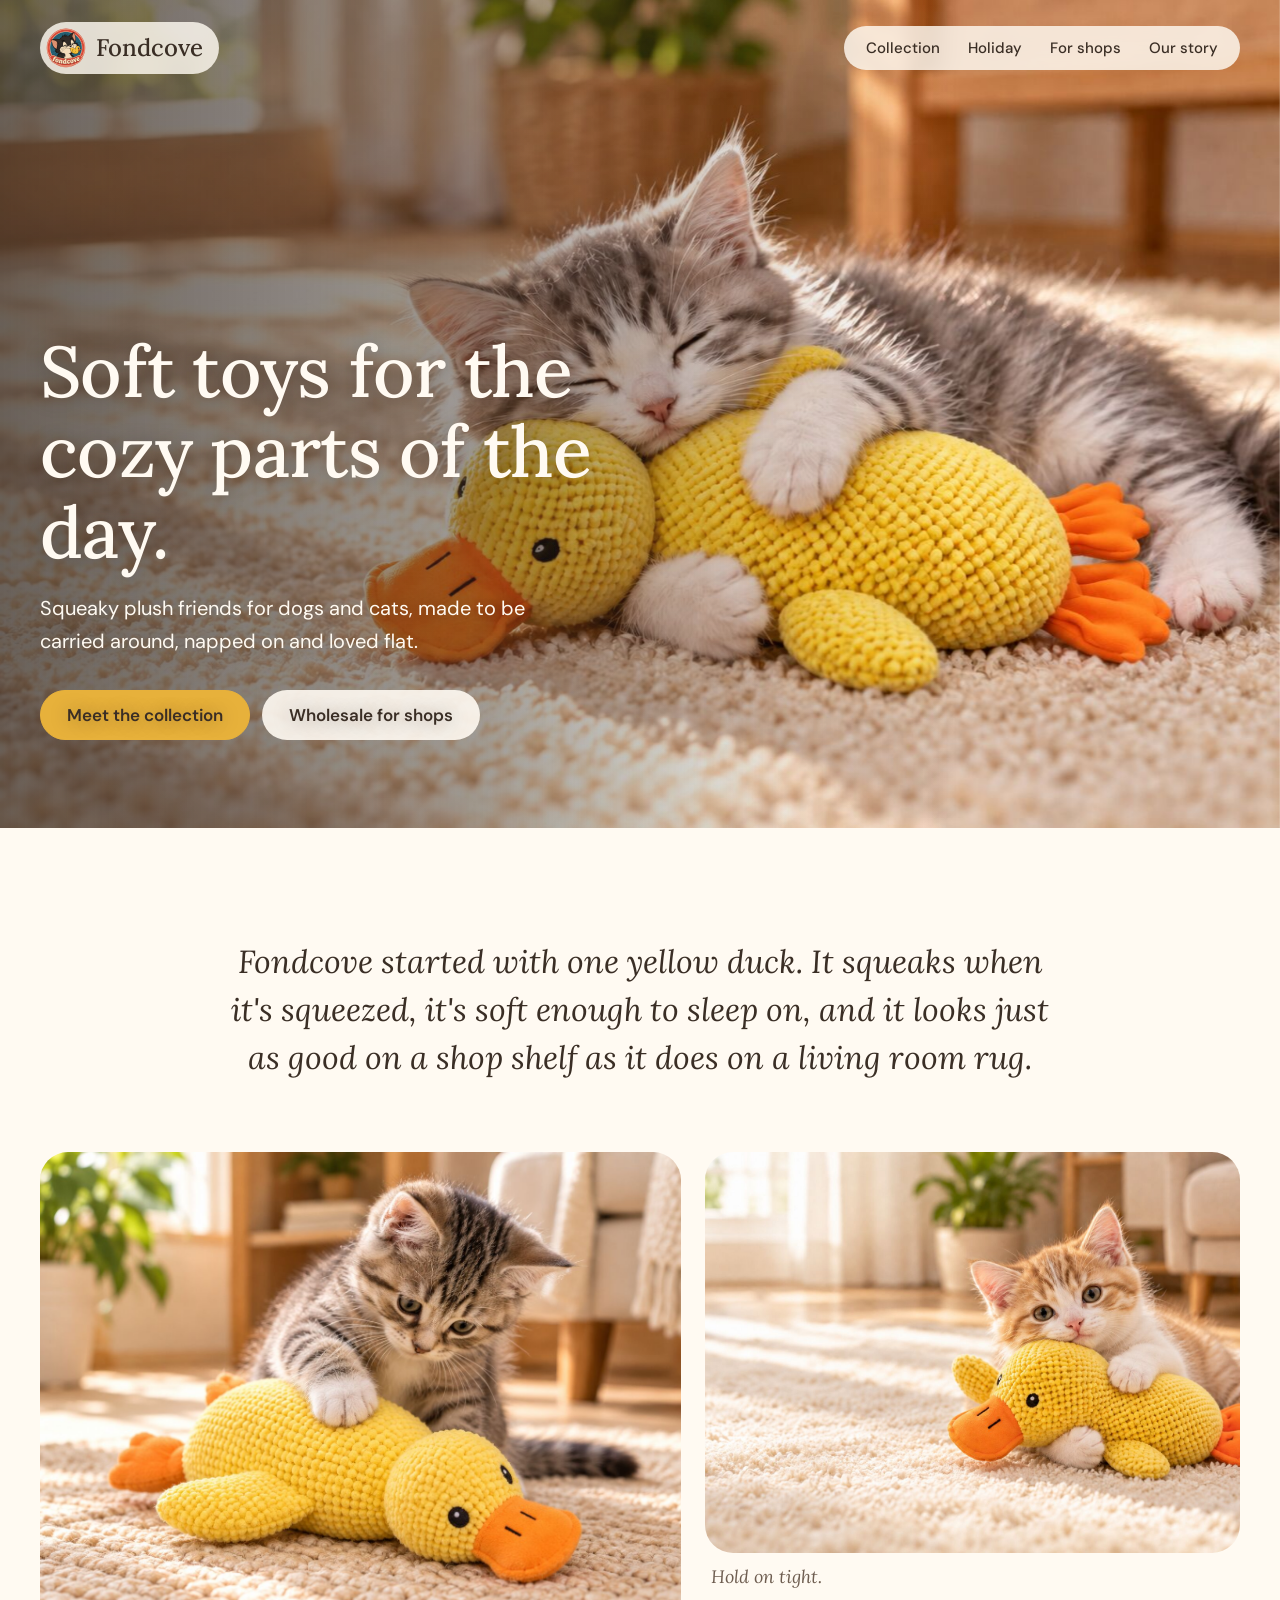
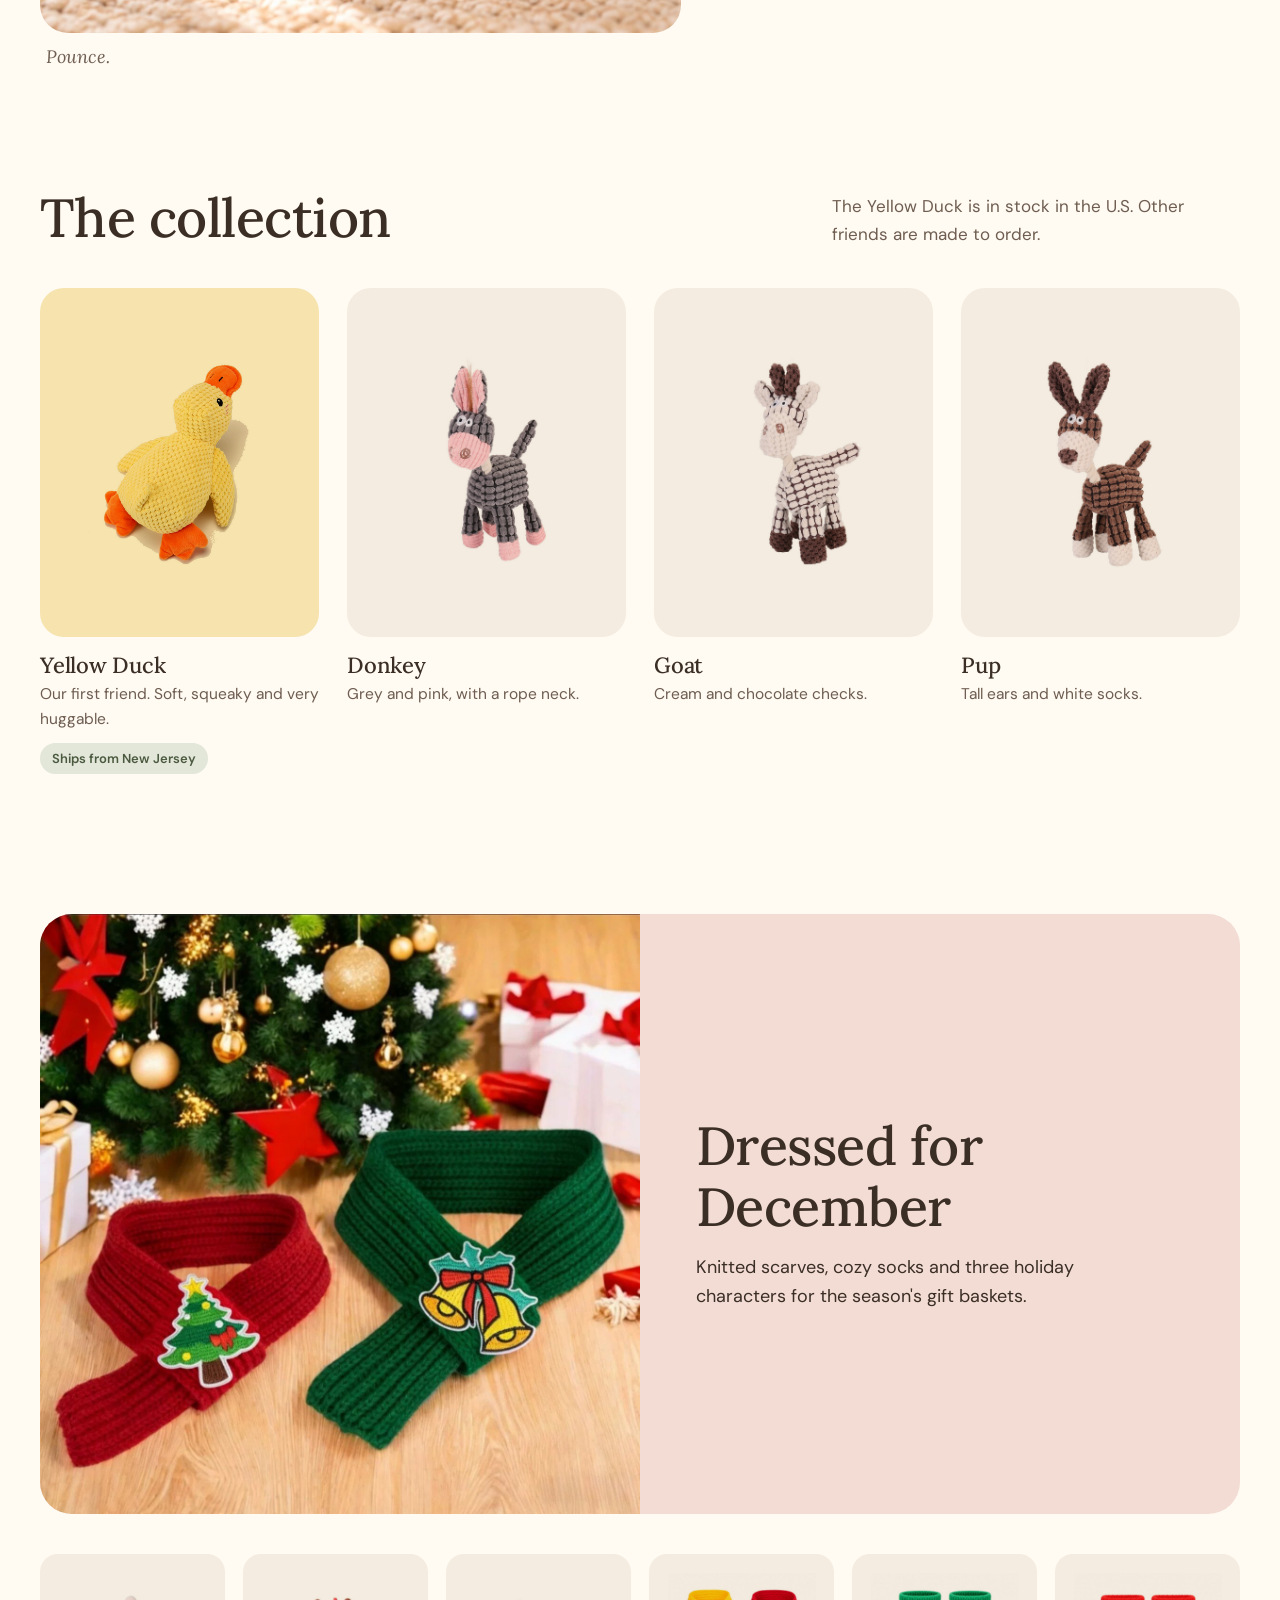
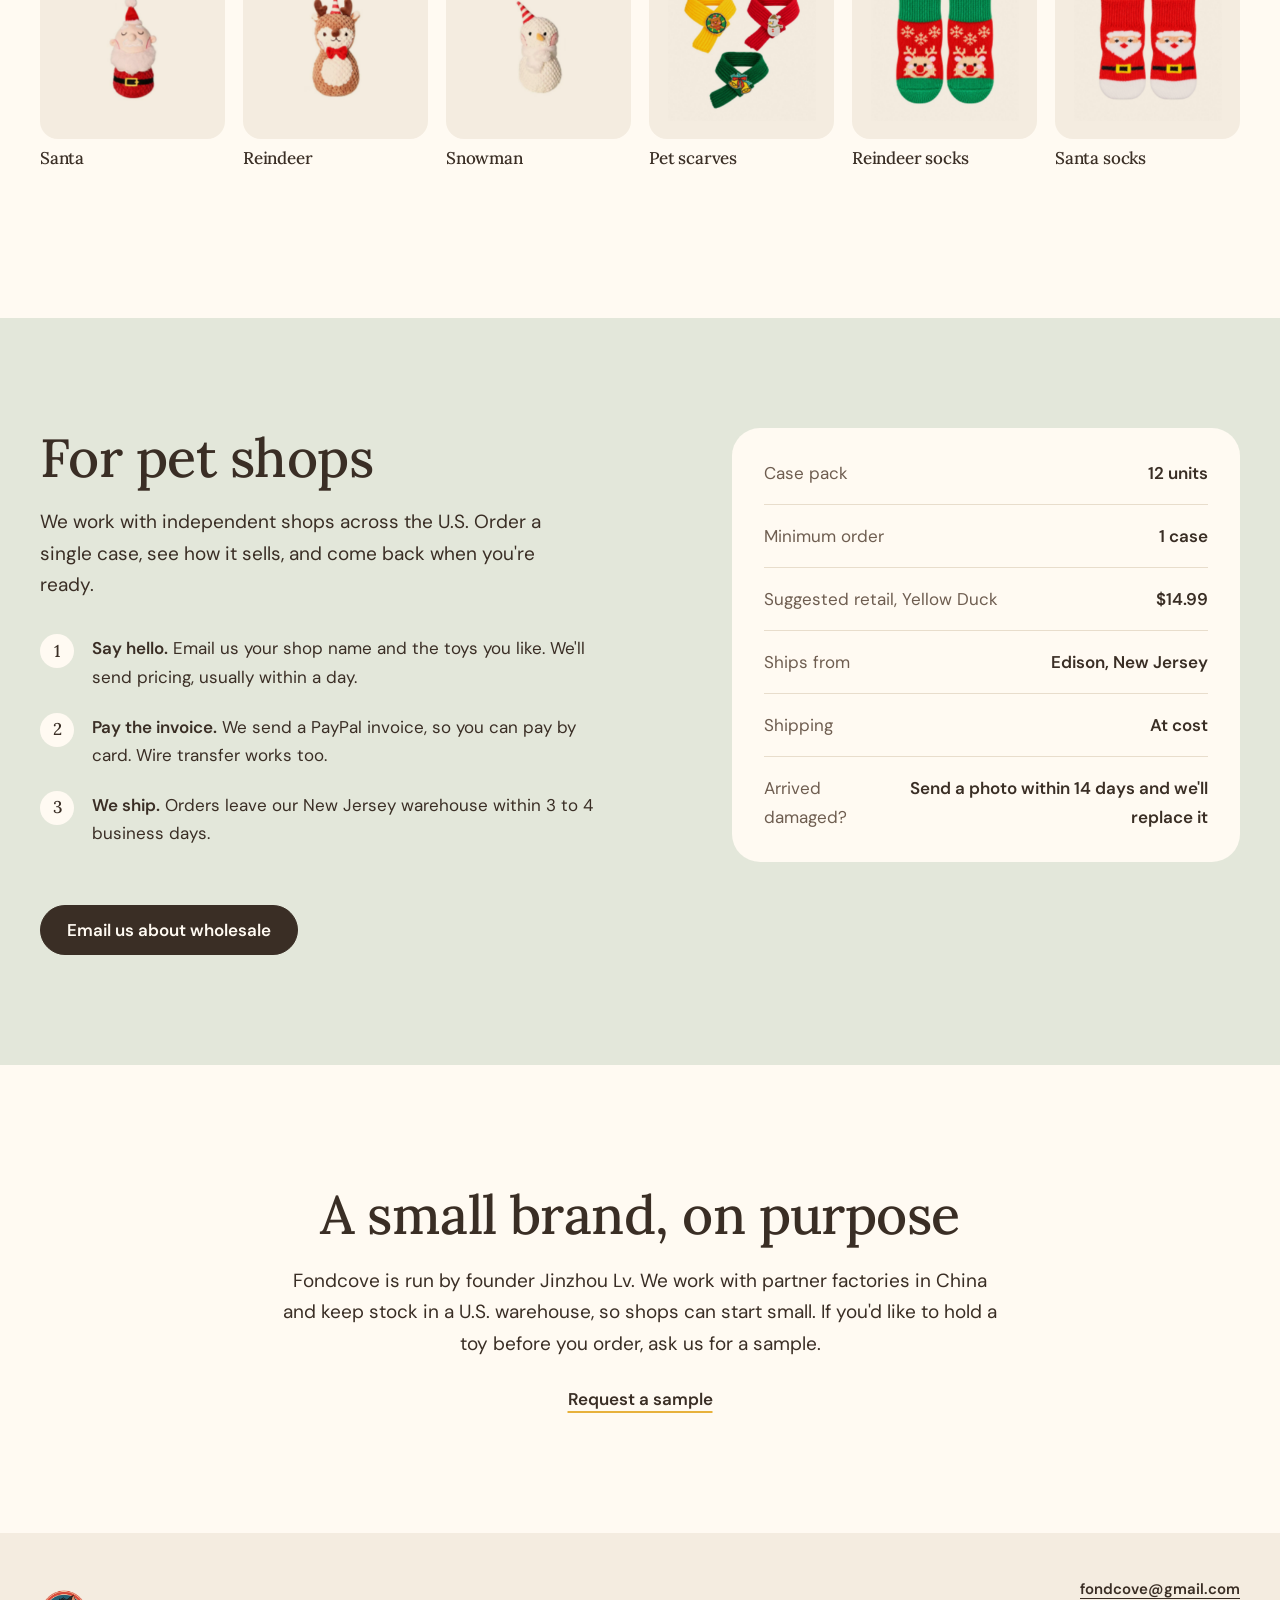
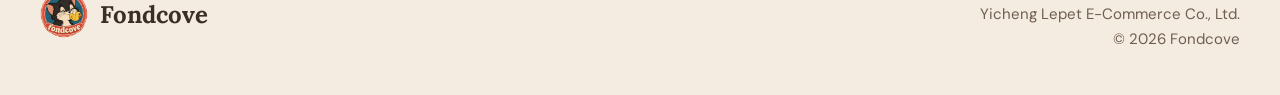
==== public/index.html @ ca0a8614 "Publish fondcove.com static site (from fondcove-site 98a771c) Co-Authored-By: Claude Opus 5.5 <norep" ====
<!doctype html>
<html lang="en">
<head>
<meta charset="utf-8">
<meta name="viewport" content="width=device-width,initial-scale=1">
<meta name="theme-color" content="#f4ece0">
<meta name="description" content="Fondcove makes soft, squeaky plush toys for dogs and cats. Wholesale for independent pet shops, shipped from New Jersey.">
<title>Fondcove — Soft toys for the cozy parts of the day</title>
<link rel="icon" type="image/png" href="img/logo.png">
<link rel="preload" href="fonts/Lora-var.ttf" as="font" type="font/ttf" crossorigin>
<link rel="stylesheet" href="styles.css">
<script src="motion.js" defer></script>
</head>
<body data-site-mode="B2B_SHOWCASE_ONLY">
<a class="skip" href="#main">Skip to content</a>

<header class="site-header">
  <a class="brand" href="#top" aria-label="Fondcove home">
    <img src="img/logo.png" alt="" width="40" height="40">
    <span>Fondcove</span>
  </a>
  <nav aria-label="Main">
    <a href="#collection">Collection</a>
    <a href="#holiday">Holiday</a>
    <a href="#shops">For shops</a>
    <a href="#story">Our story</a>
  </nav>
</header>

<main id="main">

<section class="hero" id="top">
  <img class="hero-img" src="img/cuddle-scene.jpg" alt="A kitten asleep on the Fondcove Yellow Duck in a sunny living room" width="1536" height="1024">
  <div class="hero-copy">
    <h1>Soft toys for the cozy parts of the day.</h1>
    <p>Squeaky plush friends for dogs and cats, made to be carried around, napped on and loved flat.</p>
    <div class="actions">
      <a class="btn" href="#collection">Meet the collection</a>
      <a class="btn btn-light" href="#shops">Wholesale for shops</a>
    </div>
  </div>
</section>

<section class="intro reveal">
  <p>Fondcove started with one yellow duck. It squeaks when it's squeezed, it's soft enough to sleep on, and it looks just as good on a shop shelf as it does on a living room rug.</p>
</section>

<section class="moments" aria-label="Fondcove at home">
  <figure class="reveal">
    <img src="img/play-scene.jpg" alt="A kitten pouncing on the Yellow Duck" width="1536" height="1024" loading="lazy">
    <figcaption>Pounce.</figcaption>
  </figure>
  <figure class="reveal reveal-late">
    <img src="img/hero-scene.jpg" alt="A kitten hugging the Yellow Duck" width="1536" height="1024" loading="lazy">
    <figcaption>Hold on tight.</figcaption>
  </figure>
</section>

<section class="collection" id="collection" aria-labelledby="col-title">
  <div class="head">
    <h2 id="col-title">The collection</h2>
    <p>The Yellow Duck is in stock in the U.S. Other friends are made to order.</p>
  </div>
  <ul class="grid">
    <li class="item featured">
      <div class="photo"><img src="img/duck.jpg" alt="Yellow Duck squeaky plush toy" width="800" height="800" loading="lazy"></div>
      <h3>Yellow Duck</h3><p>Our first friend. Soft, squeaky and very huggable.</p><span class="badge">Ships from New Jersey</span>
    </li>
    <li class="item"><div class="photo"><img src="img/donkey.jpg" alt="Grey and pink plush donkey toy" width="900" height="900" loading="lazy"></div><h3>Donkey</h3><p>Grey and pink, with a rope neck.</p></li>
    <li class="item"><div class="photo"><img src="img/goat.jpg" alt="Cream and brown plush goat toy" width="900" height="900" loading="lazy"></div><h3>Goat</h3><p>Cream and chocolate checks.</p></li>
    <li class="item"><div class="photo"><img src="img/dog.jpg" alt="Brown plush dog toy" width="900" height="900" loading="lazy"></div><h3>Pup</h3><p>Tall ears and white socks.</p></li>
  </ul>
</section>

<section class="holiday" id="holiday" aria-labelledby="hol-title">
  <div class="holiday-feature reveal">
    <img src="img/scarves-tree.jpg" alt="Red and green knitted pet scarves under a Christmas tree" width="1272" height="1272" loading="lazy">
    <div class="holiday-copy">
      <h2 id="hol-title">Dressed for December</h2>
      <p>Knitted scarves, cozy socks and three holiday characters for the season's gift baskets.</p>
    </div>
  </div>
  <ul class="grid grid-small">
    <li class="item"><div class="photo"><img src="img/santa.jpg" alt="Santa plush toy" width="800" height="800" loading="lazy"></div><h3>Santa</h3></li>
    <li class="item"><div class="photo"><img src="img/reindeer.jpg" alt="Reindeer plush toy with red bow tie" width="800" height="800" loading="lazy"></div><h3>Reindeer</h3></li>
    <li class="item"><div class="photo"><img src="img/snowman.jpg" alt="Snowman plush toy" width="800" height="800" loading="lazy"></div><h3>Snowman</h3></li>
    <li class="item"><div class="photo"><img src="img/scarf.jpg" alt="Knitted pet scarves in yellow, red and green" width="900" height="900" loading="lazy"></div><h3>Pet scarves</h3></li>
    <li class="item"><div class="photo"><img src="img/socks-reindeer.jpg" alt="Reindeer pet socks" width="900" height="900" loading="lazy"></div><h3>Reindeer socks</h3></li>
    <li class="item"><div class="photo"><img src="img/socks-santa.jpg" alt="Santa pet socks" width="900" height="900" loading="lazy"></div><h3>Santa socks</h3></li>
  </ul>
</section>

<section class="shops" id="shops" aria-labelledby="shops-title">
  <div class="shops-inner">
    <div>
      <h2 id="shops-title">For pet shops</h2>
      <p class="shops-lede">We work with independent shops across the U.S. Order a single case, see how it sells, and come back when you're ready.</p>
      <ol class="steps">
        <li><strong>Say hello.</strong> Email us your shop name and the toys you like. We'll send pricing, usually within a day.</li>
        <li><strong>Pay the invoice.</strong> We send a PayPal invoice, so you can pay by card. Wire transfer works too.</li>
        <li><strong>We ship.</strong> Orders leave our New Jersey warehouse within 3 to 4 business days.</li>
      </ol>
      <a class="btn" href="mailto:fondcove@gmail.com?subject=Wholesale%20inquiry">Email us about wholesale</a>
    </div>
    <dl class="terms reveal">
      <div><dt>Case pack</dt><dd>12 units</dd></div>
      <div><dt>Minimum order</dt><dd>1 case</dd></div>
      <div><dt>Suggested retail, Yellow Duck</dt><dd>$14.99</dd></div>
      <div><dt>Ships from</dt><dd>Edison, New Jersey</dd></div>
      <div><dt>Shipping</dt><dd>At cost</dd></div>
      <div><dt>Arrived damaged?</dt><dd>Send a photo within 14 days and we'll replace it</dd></div>
    </dl>
  </div>
</section>

<section class="story" id="story" aria-labelledby="story-title">
  <h2 id="story-title">A small brand, on purpose</h2>
  <p>Fondcove is run by founder Jinzhou Lv. We work with partner factories in China and keep stock in a U.S. warehouse, so shops can start small. If you'd like to hold a toy before you order, ask us for a sample.</p>
  <a class="link" href="mailto:fondcove@gmail.com?subject=Sample%20request">Request a sample</a>
</section>

</main>

<footer class="site-footer">
  <div class="brand-foot"><img src="img/logo.png" alt="" width="48" height="48"><strong>Fondcove</strong></div>
  <div>
    <a href="mailto:fondcove@gmail.com">fondcove@gmail.com</a>
    <p>Yicheng Lepet E-Commerce Co., Ltd.</p>
    <p>© 2026 Fondcove</p>
  </div>
</footer>
</body>
</html>
---- public/styles.css ----
@font-face{font-family:"Lora";src:url("fonts/Lora-var.ttf") format("truetype");font-weight:400 700;font-display:swap}
@font-face{font-family:"Lora";src:url("fonts/Lora-Italic-var.ttf") format("truetype");font-weight:400 700;font-style:italic;font-display:swap}
@font-face{font-family:"DM Sans";src:url("fonts/DMSans-var.ttf") format("truetype");font-weight:100 1000;font-display:swap}

:root{
  --oat:#f4ece0;
  --milk:#fffaf2;
  --honey:#e7b13b;
  --sage:#8b9a7c;
  --sage-pale:#e3e7da;
  --bark:#3a2e25;
  --bark-soft:#6e5d50;
  --serif:"Lora",Georgia,serif;
  --sans:"DM Sans",system-ui,sans-serif;
  --wrap:min(1200px,100% - 48px);
}
*,*::before,*::after{box-sizing:border-box}
html{scroll-behavior:smooth}
@media (prefers-reduced-motion:reduce){html{scroll-behavior:auto}}
body{margin:0;background:var(--milk);color:var(--bark);font:400 1.0625rem/1.65 var(--sans);-webkit-font-smoothing:antialiased}
img{max-width:100%;height:auto;display:block}
a{color:inherit}
h1,h2,h3{font-family:var(--serif);font-weight:500;line-height:1.12;margin:0;letter-spacing:-.01em}
p,ul,ol,dl,figure{margin:0}
:focus-visible{outline:3px solid var(--honey);outline-offset:3px;border-radius:6px}
.skip{position:absolute;left:-999px;top:8px;background:var(--bark);color:#fff;padding:8px 14px;z-index:20}
.skip:focus{left:8px}

.btn{display:inline-flex;align-items:center;min-height:50px;padding:0 26px;border-radius:999px;background:var(--bark);color:var(--milk);text-decoration:none;font-weight:600;border:1.5px solid var(--bark);transition:background .2s,color .2s}
.btn:hover{background:#56463a}
.btn-light{background:rgba(255,250,242,.9);color:var(--bark);border-color:transparent}
.btn-light:hover{background:var(--milk)}
.link{font-weight:600;text-underline-offset:6px;text-decoration-color:var(--honey);text-decoration-thickness:2px}

/* motion: one gentle hero moment, playful toy response on hover, soft reveals */
@keyframes settle{from{transform:scale(1.08)}to{transform:scale(1)}}
@keyframes rise{from{opacity:0;transform:translateY(18px)}to{opacity:1;transform:none}}
@keyframes squish{0%{transform:scale(1) rotate(0)}30%{transform:scale(1.06,.94) rotate(-3deg)}60%{transform:scale(.97,1.03) rotate(2deg)}100%{transform:scale(1) rotate(0)}}
.hero-img{animation:settle 6s cubic-bezier(.2,.7,.2,1) both}
.hero-copy>*{animation:rise .9s cubic-bezier(.2,.7,.2,1) both}
.hero-copy>:nth-child(2){animation-delay:.15s}
.hero-copy>:nth-child(3){animation-delay:.3s}
.photo img{transition:transform .5s cubic-bezier(.2,.7,.2,1)}
.item:hover .photo img{animation:squish .6s ease-out}
.holiday-feature img{transition:transform 1.2s cubic-bezier(.2,.7,.2,1)}
.holiday-feature:hover img{transform:scale(1.025)}
.js .reveal{opacity:0;transform:translateY(26px);transition:opacity 1s ease,transform 1s cubic-bezier(.2,.7,.2,1)}
.js .reveal.in{opacity:1;transform:none}
.js .reveal-late{transition-delay:.18s}
@media (prefers-reduced-motion:reduce){*,*::before,*::after{animation:none!important;transition:none!important}.js .reveal{opacity:1;transform:none}}

/* header sits over the hero photo */
.site-header{position:absolute;top:0;left:0;right:0;z-index:10;display:flex;align-items:center;gap:32px;padding:22px max(24px,(100% - 1200px)/2)}
.brand{display:flex;align-items:center;gap:10px;text-decoration:none;font:500 1.5rem/1 var(--serif);color:var(--bark);background:rgba(255,250,242,.82);backdrop-filter:blur(8px);padding:6px 16px 6px 6px;border-radius:999px}
.brand img{border-radius:50%}
.site-header nav{margin-left:auto;display:flex;gap:28px;background:rgba(255,250,242,.82);backdrop-filter:blur(8px);padding:10px 22px;border-radius:999px}
.site-header nav a{text-decoration:none;font-weight:500;font-size:.9375rem}
.site-header nav a:hover{text-decoration:underline;text-underline-offset:5px;text-decoration-color:var(--honey)}

/* hero */
.hero{position:relative;min-height:min(92vh,860px);min-height:min(92svh,860px);display:flex;align-items:flex-end;overflow:hidden;background:var(--oat)}
.hero-img{position:absolute;inset:0;width:100%;height:100%;object-fit:cover;object-position:center 60%}
.hero::after{content:"";position:absolute;inset:0;background:linear-gradient(90deg,rgba(48,36,28,.72) 0%,rgba(48,36,28,.45) 38%,rgba(48,36,28,.08) 62%,rgba(48,36,28,0) 75%)}
.hero-copy{text-shadow:0 1px 18px rgba(40,28,20,.35)}
.hero-copy{position:relative;z-index:1;width:var(--wrap);margin:0 auto;padding:0 0 88px;color:var(--milk)}
.hero h1{font-size:clamp(2.6rem,5.6vw,4.75rem);max-width:13ch}
.hero-copy p{font-size:1.25rem;max-width:36ch;margin-top:20px;opacity:.95}
.actions{display:flex;flex-wrap:wrap;gap:12px;margin-top:32px}
.hero .btn:not(.btn-light){background:var(--honey);border-color:var(--honey);color:var(--bark)}
.hero .btn:not(.btn-light):hover{background:#f0c25c}

/* intro */
.intro{width:min(820px,100% - 48px);margin:0 auto;padding:110px 0 70px;text-align:center}
.intro p{font:italic 400 clamp(1.4rem,2.6vw,2rem)/1.5 var(--serif)}

/* moments */
.moments{width:var(--wrap);margin:0 auto;display:grid;grid-template-columns:1.2fr 1fr;gap:24px;align-items:end}
.moments figure:last-child{margin-bottom:80px}
.moments img{border-radius:28px;aspect-ratio:4/3;object-fit:cover}
.moments figcaption{font:italic 400 1.125rem var(--serif);color:var(--bark-soft);margin-top:12px;padding-left:6px}

/* collection */
.collection{width:var(--wrap);margin:0 auto;padding:120px 0 40px}
.head{display:flex;justify-content:space-between;align-items:end;gap:32px;margin-bottom:40px}
.head h2,.holiday-copy h2,.shops h2,.story h2{font-size:clamp(2.2rem,4.2vw,3.4rem)}
.head p{color:var(--bark-soft);max-width:34ch}
.grid{list-style:none;padding:0;display:grid;grid-template-columns:repeat(4,minmax(0,1fr));gap:28px}
.photo{background:var(--oat);border-radius:24px;aspect-ratio:4/5;display:grid;place-items:center;padding:12%;overflow:hidden}
.photo img{width:100%;aspect-ratio:1;object-fit:contain;mix-blend-mode:multiply}
.item h3{font-size:1.375rem;margin-top:16px}
.item p{color:var(--bark-soft);font-size:.9688rem;margin-top:4px}
.badge{display:inline-block;margin-top:10px;font-size:.8125rem;font-weight:600;background:var(--sage-pale);color:#4b5a3f;padding:5px 12px;border-radius:999px}
.featured .photo{background:#f6e3ad}

/* holiday */
.holiday{width:var(--wrap);margin:0 auto;padding:100px 0 40px}
.holiday-feature{display:grid;grid-template-columns:1fr 1fr;background:#f3dcd4;border-radius:32px;overflow:hidden;margin-bottom:40px}
.holiday-feature img{width:100%;height:100%;aspect-ratio:1;object-fit:cover}
.holiday-copy{align-self:center;padding:56px}
.holiday-copy p{margin-top:16px;max-width:32ch;font-size:1.125rem}
.grid-small{grid-template-columns:repeat(6,minmax(0,1fr));gap:18px}
.grid-small .photo{border-radius:18px;aspect-ratio:1;padding:10%}
.grid-small h3{font-size:1.0625rem;margin-top:10px}

/* shops */
.shops{background:var(--sage-pale);margin-top:110px;padding:110px 0}
.shops-inner{width:var(--wrap);margin:0 auto;display:grid;grid-template-columns:1.1fr .9fr;gap:72px;align-items:start}
.shops-lede{font-size:1.1875rem;max-width:40ch;margin:18px 0 34px}
.steps{list-style:none;padding:0;margin-bottom:36px;counter-reset:s}
.steps li{counter-increment:s;position:relative;padding:0 0 22px 52px;max-width:48ch}
.steps li::before{content:counter(s);position:absolute;left:0;top:0;width:34px;height:34px;border-radius:50%;background:var(--milk);display:grid;place-items:center;font:500 1.0625rem/1 var(--serif)}
.steps strong{font-weight:600}
.terms{background:var(--milk);border-radius:28px;padding:14px 32px}
.terms div{display:flex;justify-content:space-between;gap:20px;padding:17px 0;border-bottom:1px solid #e8ddcc}
.terms div:last-child{border-bottom:0}
.terms dt{color:var(--bark-soft)}
.terms dd{margin:0;font-weight:600;text-align:right}

/* story */
.story{width:min(720px,100% - 48px);margin:0 auto;padding:120px 0;text-align:center}
.story p{font-size:1.1875rem;margin:20px 0 26px}

/* footer */
.site-footer{background:var(--oat);display:flex;justify-content:space-between;align-items:center;flex-wrap:wrap;gap:24px;padding:44px max(24px,(100% - 1200px)/2)}
.brand-foot{display:flex;align-items:center;gap:12px;font:500 1.5rem var(--serif)}
.brand-foot img{border-radius:50%}
.site-footer div:last-child{text-align:right;font-size:.9375rem;color:var(--bark-soft)}
.site-footer a{color:var(--bark);font-weight:600;text-underline-offset:4px}

@media (max-width:980px){
  .grid{grid-template-columns:repeat(2,minmax(0,1fr))}
  .grid-small{grid-template-columns:repeat(3,minmax(0,1fr))}
  .holiday-feature,.shops-inner{grid-template-columns:1fr}
  .holiday-copy{padding:36px 28px}
  .shops-inner{gap:40px}
  .site-header{flex-wrap:wrap;gap:12px}
  .site-header nav{margin-left:0;order:3;width:100%;justify-content:center;gap:18px;overflow-x:auto;white-space:nowrap}
  .hero-copy{padding-top:150px}
  .hero::after{background:linear-gradient(0deg,rgba(58,46,37,.72) 0%,rgba(58,46,37,.28) 55%,rgba(58,46,37,0) 85%)}
}
@media (min-width:981px) and (max-width:1180px){.grid-small{grid-template-columns:repeat(3,minmax(0,1fr))}}
@media (max-width:640px){
  .hero{min-height:88vh;min-height:88svh}
  .site-header{padding:14px 16px}
  .site-header nav{gap:14px;padding:8px 16px;justify-content:flex-start}
  .site-header nav a{font-size:.875rem}
  .intro{padding:72px 0 48px}
  .collection,.holiday{padding-top:72px}
  .shops{margin-top:72px;padding:72px 0}
  .story{padding:80px 0}
  .holiday-feature{border-radius:24px}
  .hero-copy{padding-bottom:48px}
  .moments{grid-template-columns:1fr}
  .moments figure:last-child{margin-bottom:0}
  .head{flex-direction:column;align-items:start}
  .grid{gap:18px}
  .grid-small{grid-template-columns:repeat(2,minmax(0,1fr))}
  .terms{padding:8px 20px}
  .site-footer div:last-child{text-align:left}
}

@media (max-width:380px){
  .grid{grid-template-columns:1fr 1fr;gap:12px}
  .item h3{font-size:1.125rem}
  .btn{padding:0 20px}
  .terms div{flex-direction:column;gap:2px}
  .terms dd{text-align:left}
}
@media (min-width:1600px){
  :root{--wrap:min(1360px,100% - 96px)}
  .site-header,.site-footer{padding-left:max(48px,(100% - 1360px)/2);padding-right:max(48px,(100% - 1360px)/2)}
}
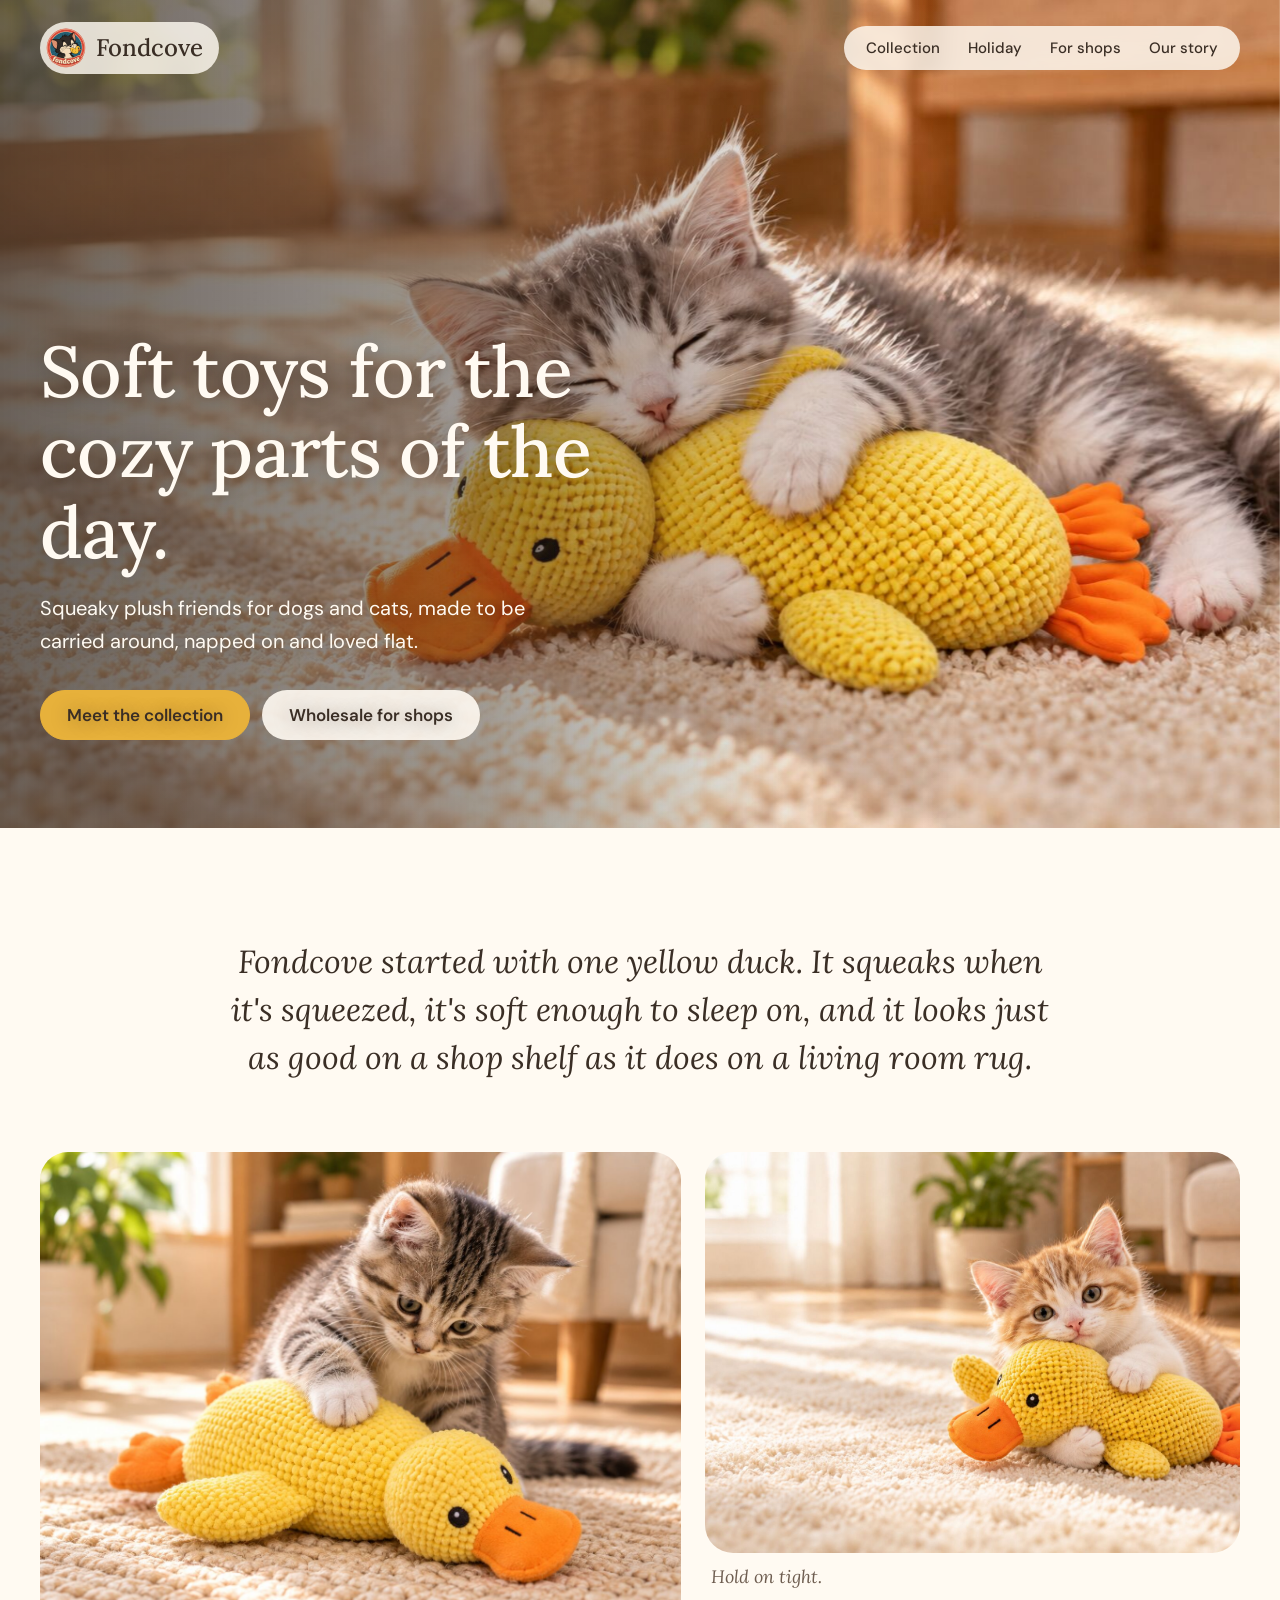
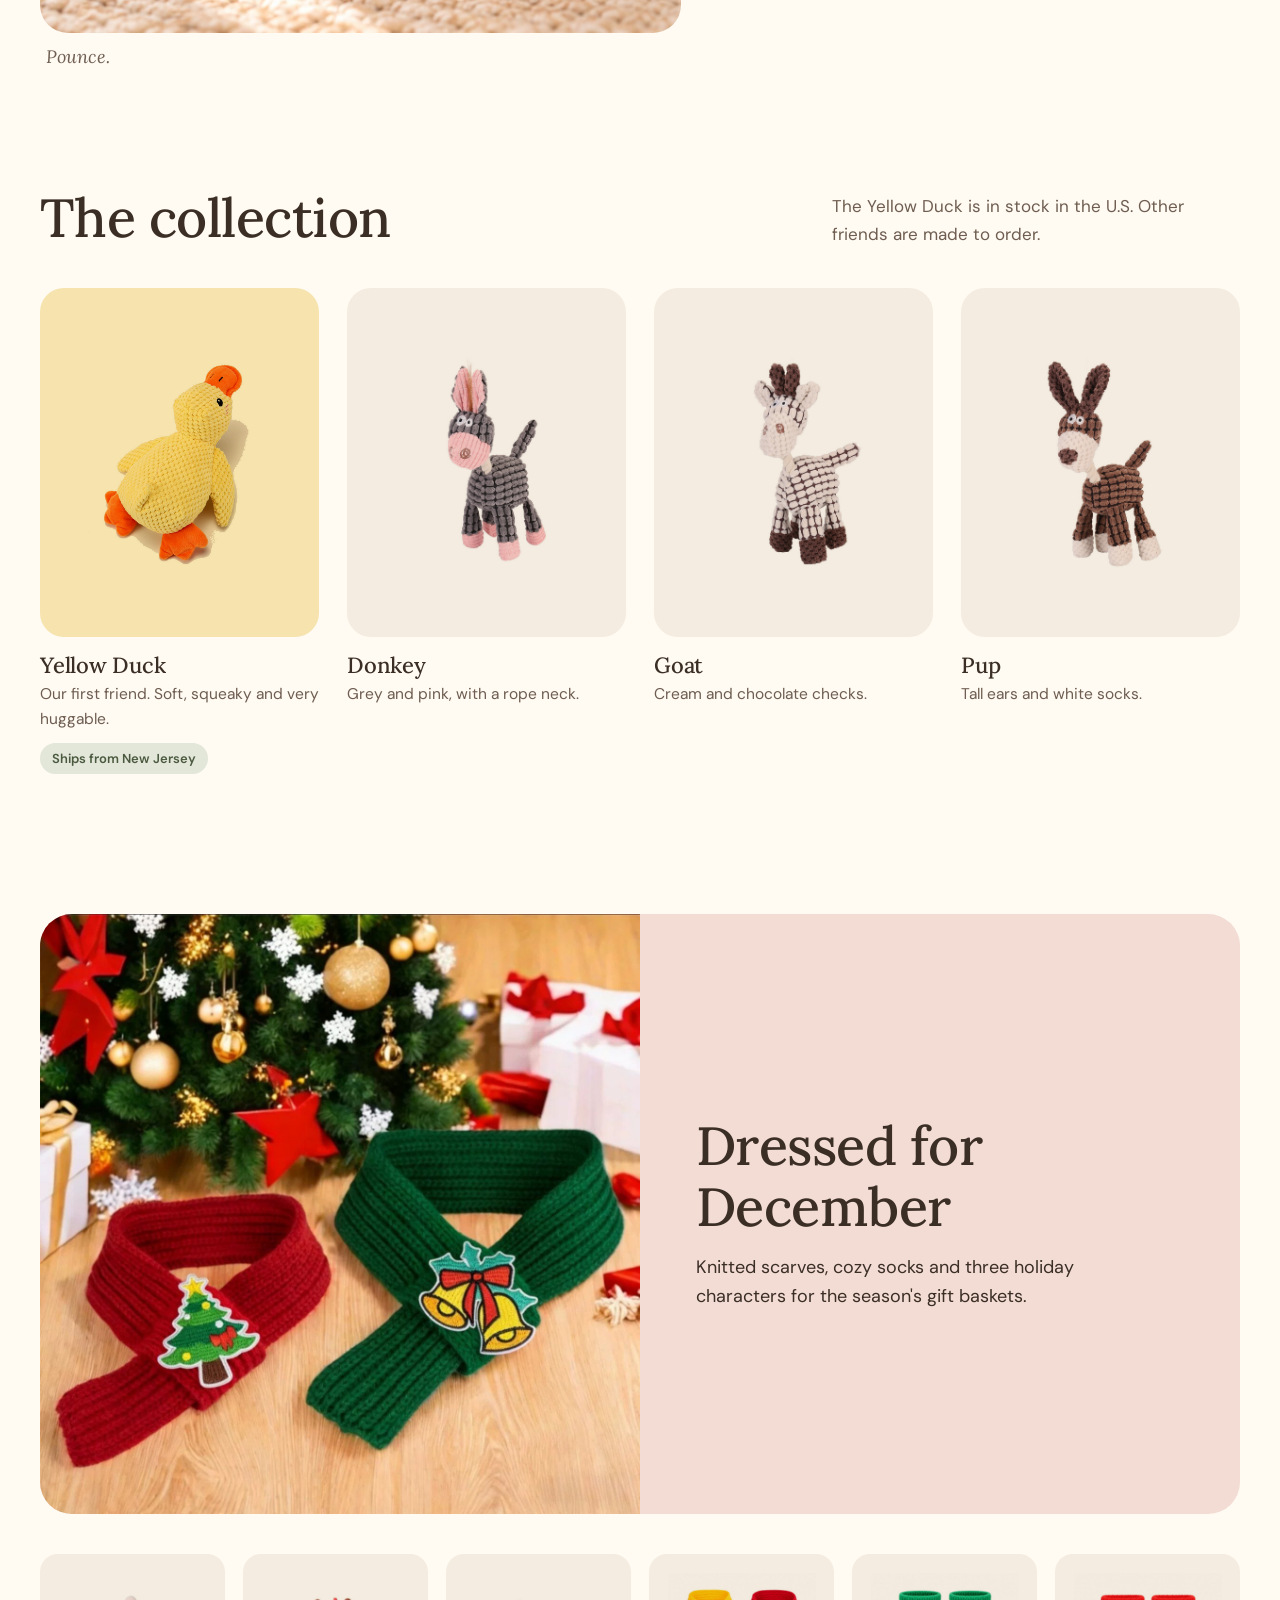
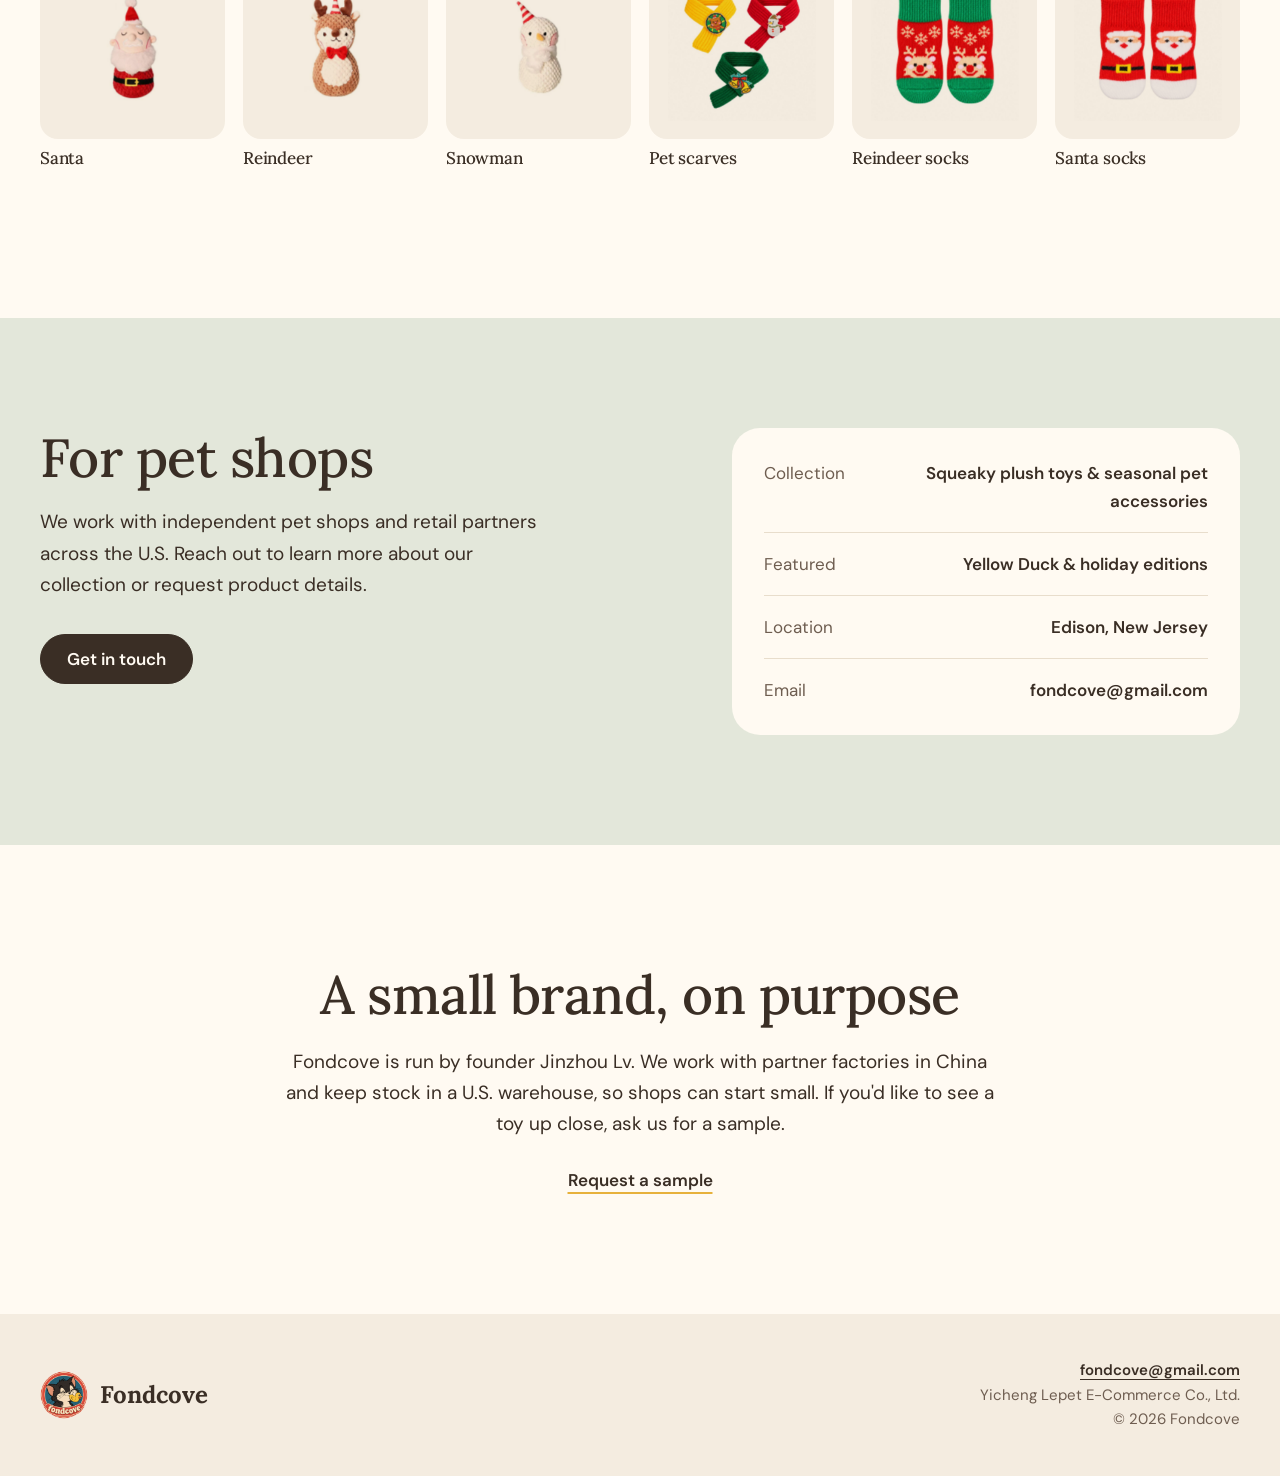
==== commit a7fd52b1: "Sync product and contact copy from fondcove-site 1de3ffdd5f61" ====
--- a/public/index.html
+++ b/public/index.html
@@ -94,28 +94,21 @@
   <div class="shops-inner">
     <div>
       <h2 id="shops-title">For pet shops</h2>
-      <p class="shops-lede">We work with independent shops across the U.S. Order a single case, see how it sells, and come back when you're ready.</p>
-      <ol class="steps">
-        <li><strong>Say hello.</strong> Email us your shop name and the toys you like. We'll send pricing, usually within a day.</li>
-        <li><strong>Pay the invoice.</strong> We send a PayPal invoice, so you can pay by card. Wire transfer works too.</li>
-        <li><strong>We ship.</strong> Orders leave our New Jersey warehouse within 3 to 4 business days.</li>
-      </ol>
-      <a class="btn" href="mailto:fondcove@gmail.com?subject=Wholesale%20inquiry">Email us about wholesale</a>
+      <p class="shops-lede">We work with independent pet shops and retail partners across the U.S. Reach out to learn more about our collection or request product details.</p>
+      <a class="btn" href="mailto:fondcove@gmail.com?subject=Fondcove%20inquiry">Get in touch</a>
     </div>
     <dl class="terms reveal">
-      <div><dt>Case pack</dt><dd>12 units</dd></div>
-      <div><dt>Minimum order</dt><dd>1 case</dd></div>
-      <div><dt>Suggested retail, Yellow Duck</dt><dd>$14.99</dd></div>
-      <div><dt>Ships from</dt><dd>Edison, New Jersey</dd></div>
-      <div><dt>Shipping</dt><dd>At cost</dd></div>
-      <div><dt>Arrived damaged?</dt><dd>Send a photo within 14 days and we'll replace it</dd></div>
+      <div><dt>Collection</dt><dd>Squeaky plush toys &amp; seasonal pet accessories</dd></div>
+      <div><dt>Featured</dt><dd>Yellow Duck &amp; holiday editions</dd></div>
+      <div><dt>Location</dt><dd>Edison, New Jersey</dd></div>
+      <div><dt>Email</dt><dd>fondcove@gmail.com</dd></div>
     </dl>
   </div>
 </section>
 
 <section class="story" id="story" aria-labelledby="story-title">
   <h2 id="story-title">A small brand, on purpose</h2>
-  <p>Fondcove is run by founder Jinzhou Lv. We work with partner factories in China and keep stock in a U.S. warehouse, so shops can start small. If you'd like to hold a toy before you order, ask us for a sample.</p>
+  <p>Fondcove is run by founder Jinzhou Lv. We work with partner factories in China and keep stock in a U.S. warehouse, so shops can start small. If you'd like to see a toy up close, ask us for a sample.</p>
   <a class="link" href="mailto:fondcove@gmail.com?subject=Sample%20request">Request a sample</a>
 </section>
 
